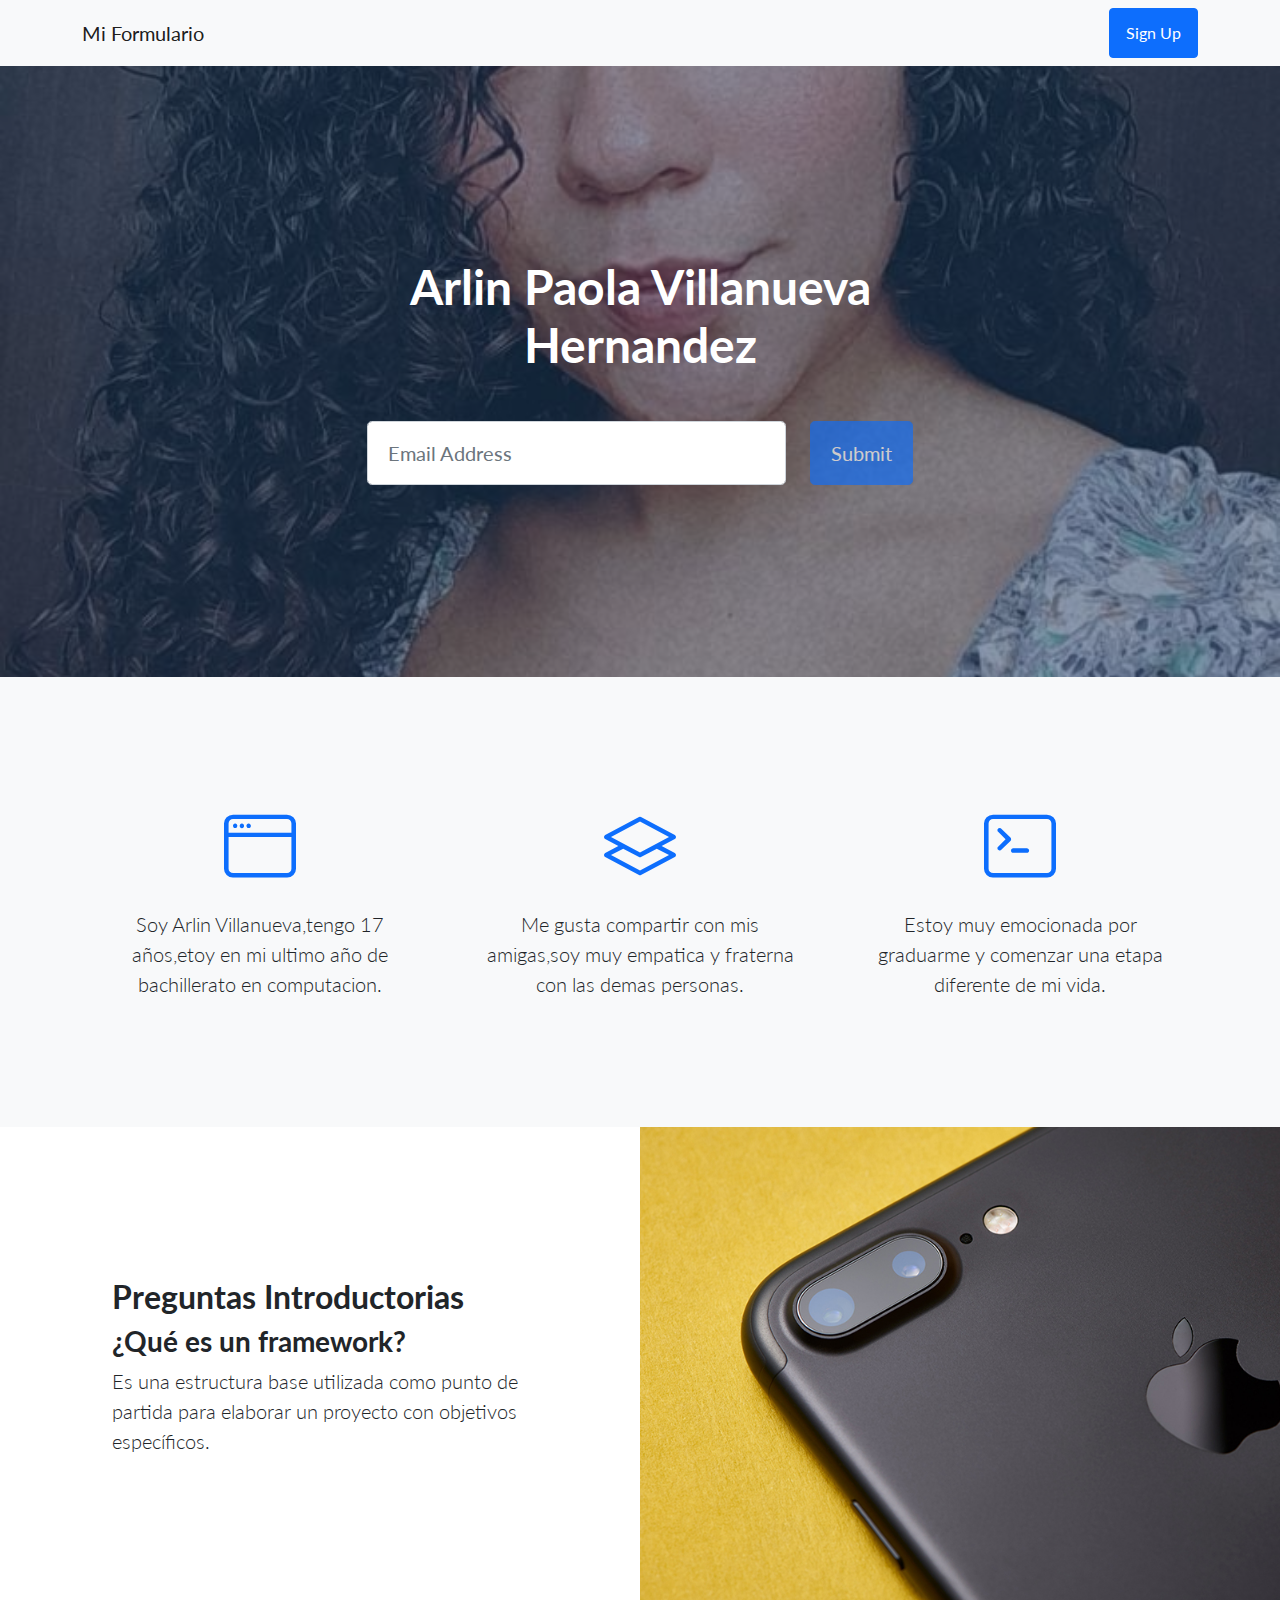
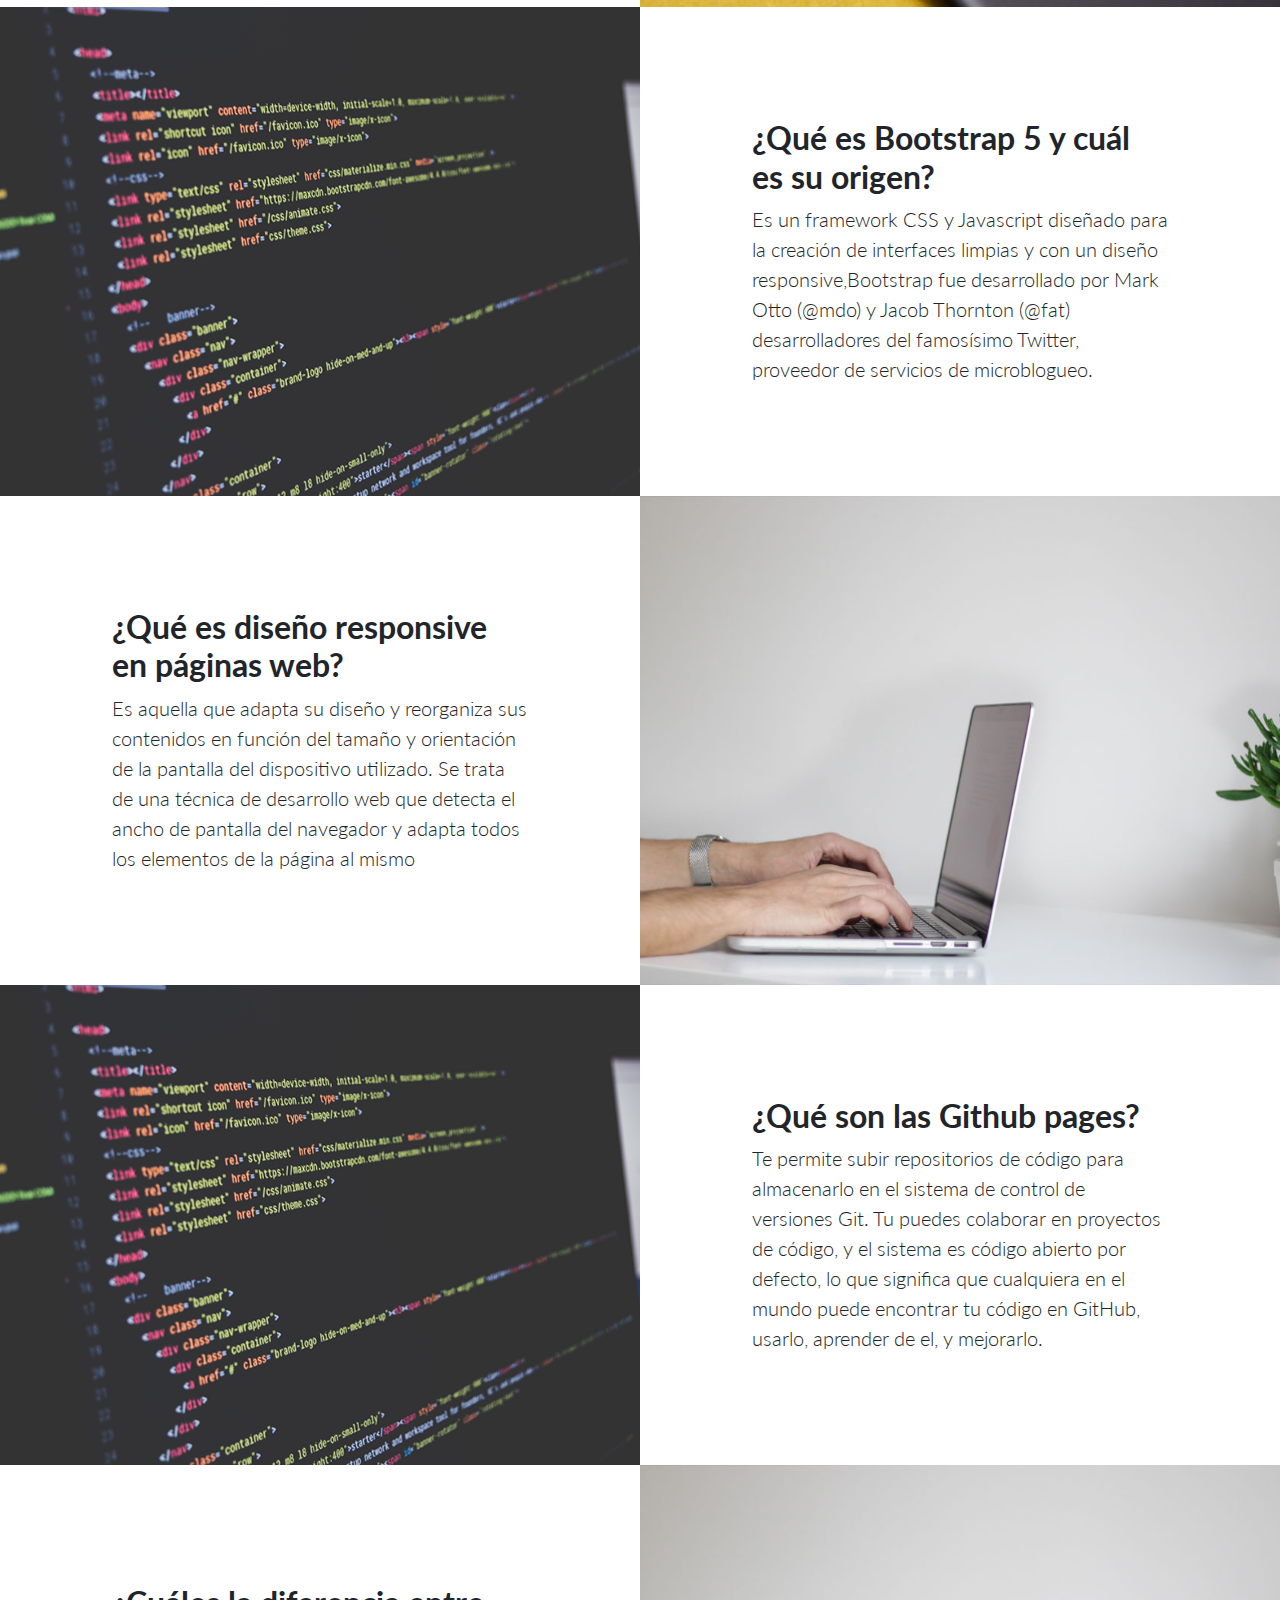
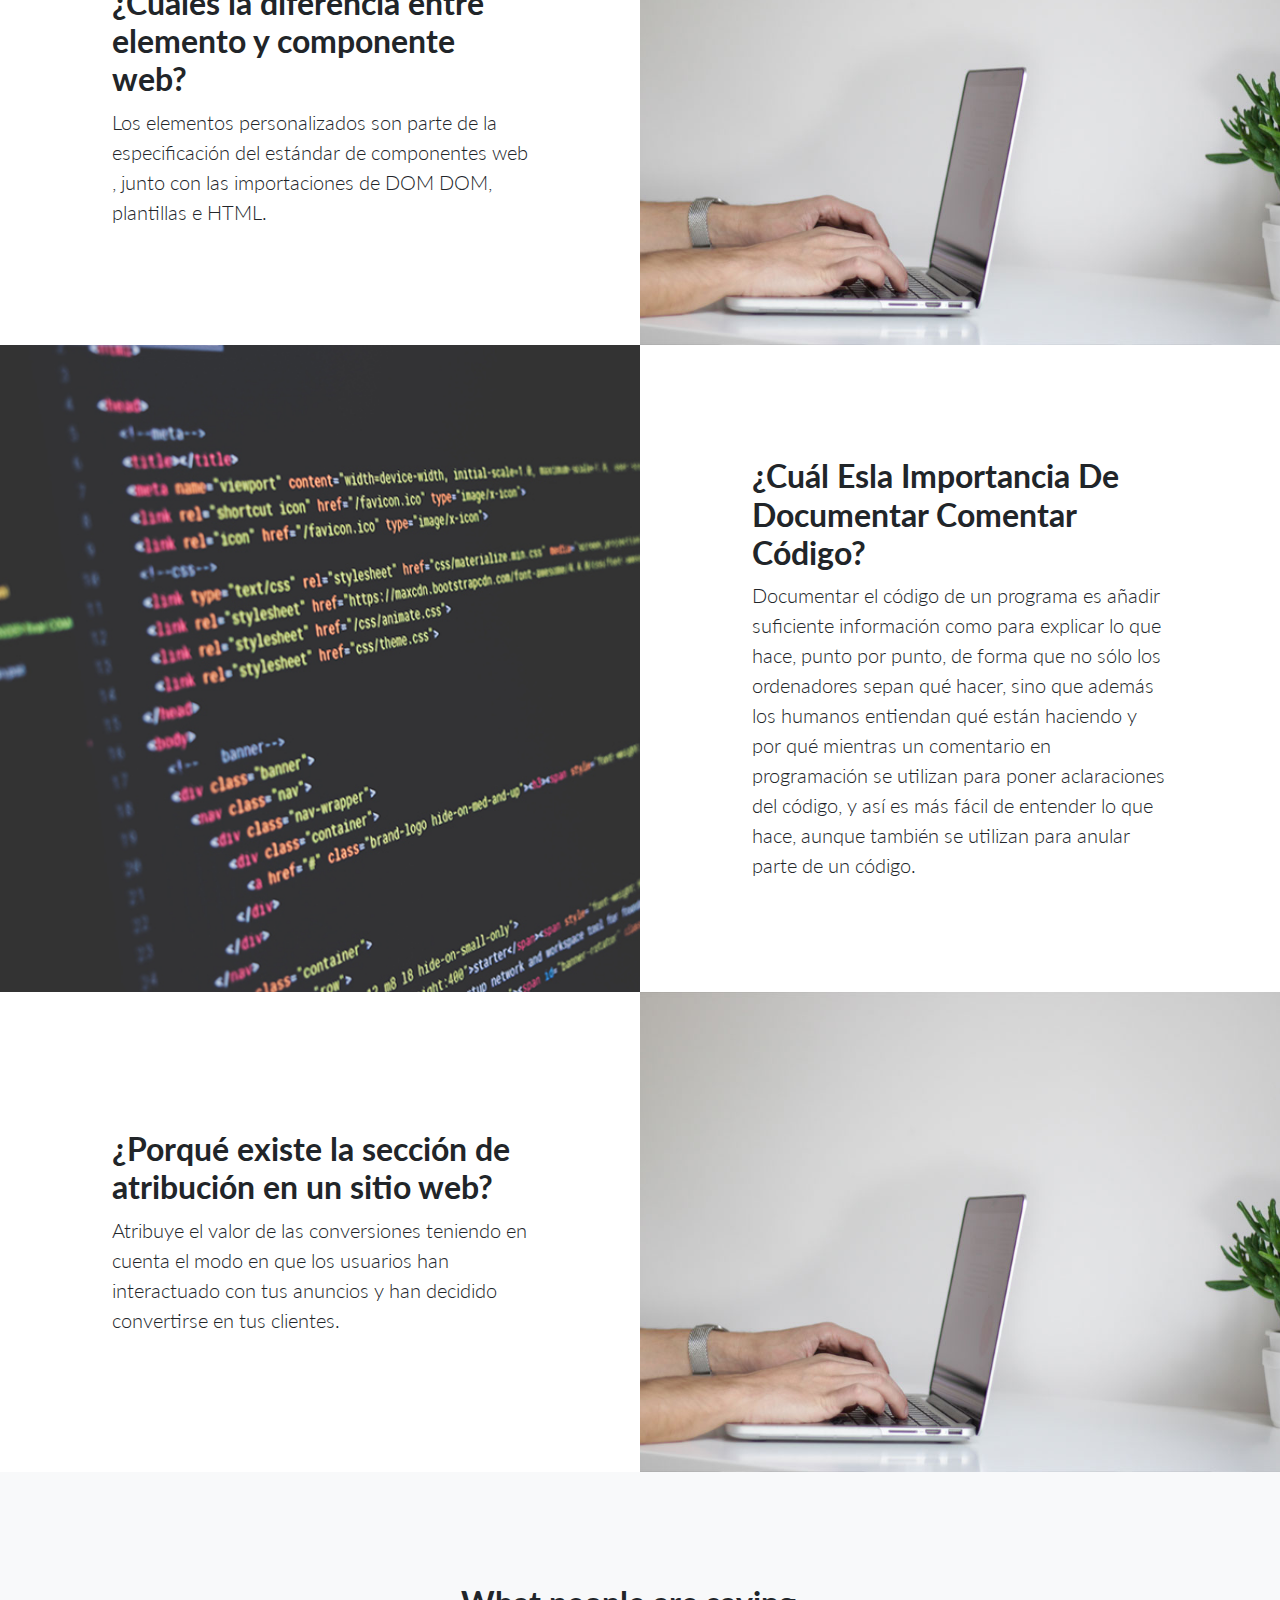
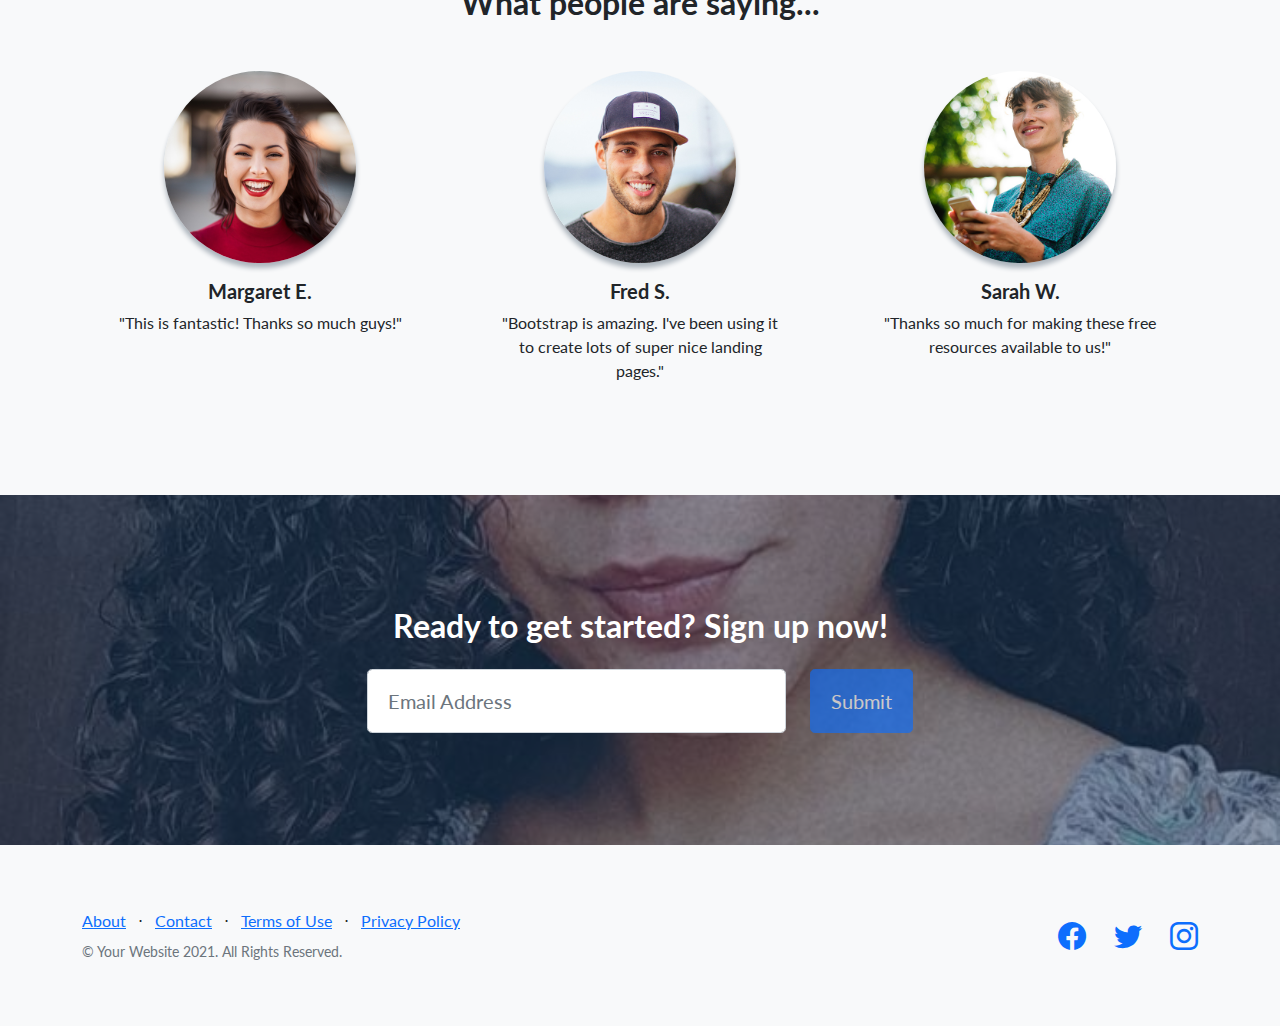
==== startbootstrap-landing-page-gh-pages/index.html @ a3cbbb67 "Add files via upload" ====
<!DOCTYPE html>
<html lang="en">
    <head>
        <meta charset="utf-8" />
        <meta name="viewport" content="width=device-width, initial-scale=1, shrink-to-fit=no" />
        <meta name="description" content="" />
        <meta name="author" content="" />
        <title>Landing Page - Start Bootstrap Theme</title>
        <!-- Favicon-->
        <link rel="icon" type="image/x-icon" href="assets/favicon.ico" />
        <!-- Bootstrap icons-->
        <link href="https://cdn.jsdelivr.net/npm/bootstrap-icons@1.5.0/font/bootstrap-icons.css" rel="stylesheet" type="text/css" />
        <!-- Google fonts-->
        <link href="https://fonts.googleapis.com/css?family=Lato:300,400,700,300italic,400italic,700italic" rel="stylesheet" type="text/css" />
        <!-- Core theme CSS (includes Bootstrap)-->
        <link href="css/styles.css" rel="stylesheet" />
    </head>
    <body>
        <!-- Navigation-->
        <nav class="navbar navbar-light bg-light static-top">
            <div class="container">
                <a class="navbar-brand" href="#!">Mi Formulario</a>
                <a class="btn btn-primary" href="#signup">Sign Up</a>
            </div>
        </nav>
        <!-- Masthead-->
        <header class="masthead">
            <div class="container position-relative">
                <div class="row justify-content-center">
                    <div class="col-xl-6">
                        <div class="text-center text-white">
                            <!-- Page heading-->
                            <h1 class="mb-5">Arlin Paola Villanueva Hernandez</h1>
                            <!-- Signup form-->
                            <!-- * * * * * * * * * * * * * * *-->
                            <!-- * * SB Forms Contact Form * *-->
                            <!-- * * * * * * * * * * * * * * *-->
                            <!-- This form is pre-integrated with SB Forms.-->
                            <!-- To make this form functional, sign up at-->
                            <!-- https://startbootstrap.com/solution/contact-forms-->
                            <!-- to get an API token!-->
                            <form class="form-subscribe" id="contactForm" data-sb-form-api-token="API_TOKEN">
                                <!-- Email address input-->
                                <div class="row">
                                    <div class="col">
                                        <input class="form-control form-control-lg" id="emailAddress" type="email" placeholder="Email Address" data-sb-validations="required,email" />
                                        <div class="invalid-feedback text-white" data-sb-feedback="emailAddress:required">Email Address is required.</div>
                                        <div class="invalid-feedback text-white" data-sb-feedback="emailAddress:email">Email Address Email is not valid.</div>
                                    </div>
                                    <div class="col-auto"><button class="btn btn-primary btn-lg disabled" id="submitButton" type="submit">Submit</button></div>
                                </div>
                                <!-- Submit success message-->
                                <!---->
                                <!-- This is what your users will see when the form-->
                                <!-- has successfully submitted-->
                                <div class="d-none" id="submitSuccessMessage">
                                    <div class="text-center mb-3">
                                        <div class="fw-bolder">Form submission successful!</div>
                                        <p>To activate this form, sign up at</p>
                                        <a class="text-white" href="https://startbootstrap.com/solution/contact-forms">https://startbootstrap.com/solution/contact-forms</a>
                                    </div>
                                </div>
                                <!-- Submit error message-->
                                <!---->
                                <!-- This is what your users will see when there is-->
                                <!-- an error submitting the form-->
                                <div class="d-none" id="submitErrorMessage"><div class="text-center text-danger mb-3">Error sending message!</div></div>
                            </form>
                        </div>
                    </div>
                </div>
            </div>
        </header>
        <!-- Icons Grid-->
        <section class="features-icons bg-light text-center">
            <div class="container">
                <div class="row">
                    <div class="col-lg-4">
                        <div class="features-icons-item mx-auto mb-5 mb-lg-0 mb-lg-3">
                            <div class="features-icons-icon d-flex"><i class="bi-window m-auto text-primary"></i></div>
                            <h3></h3>
                            <p class="lead mb-0">Soy Arlin Villanueva,tengo 17 años,etoy en mi ultimo año de bachillerato en computacion.</p>
                        </div>
                    </div>
                    <div class="col-lg-4">
                        <div class="features-icons-item mx-auto mb-5 mb-lg-0 mb-lg-3">
                            <div class="features-icons-icon d-flex"><i class="bi-layers m-auto text-primary"></i></div>
                            <h3></h3>
                            <p class="lead mb-0">Me gusta compartir con mis amigas,soy muy empatica y fraterna con las demas personas.</p>
                        </div>
                    </div>
                    <div class="col-lg-4">
                        <div class="features-icons-item mx-auto mb-0 mb-lg-3">
                            <div class="features-icons-icon d-flex"><i class="bi-terminal m-auto text-primary"></i></div>
                            <h3></h3>
                            <p class="lead mb-0">Estoy muy emocionada por graduarme y comenzar una etapa diferente de mi vida.</p>
                        </div>
                    </div>
                </div>
            </div>
        </section>
        <!-- Image Showcases-->
        <section class="showcase">
            <div class="container-fluid p-0">
                <div class="row g-0">
                    <div class="col-lg-6 order-lg-2 text-white showcase-img" style="background-image: url('assets/img/bg-showcase-1.jpg')"></div>
                    <div class="col-lg-6 order-lg-1 my-auto showcase-text">
                        <h2>Preguntas Introductorias</h2>
                        <h3>¿Qué es un framework?</h3>
                        <p class="lead mb-0">Es una estructura base utilizada como punto de partida para elaborar un proyecto con objetivos específicos.</p>
                    </div>
                </div>
                <div class="row g-0">
                    <div class="col-lg-6 text-white showcase-img" style="background-image: url('assets/img/bg-showcase-2.jpg')"></div>
                    <div class="col-lg-6 my-auto showcase-text">
                        <h2>¿Qué es Bootstrap 5 y cuál es su origen?</h2>
                        <p class="lead mb-0">Es un framework CSS y Javascript diseñado para la creación de interfaces limpias y con un diseño responsive,Bootstrap fue desarrollado por Mark Otto (@mdo) y Jacob Thornton (@fat) desarrolladores del famosísimo Twitter, proveedor de servicios de microblogueo. </p>
                    </div>
                </div>
                <div class="row g-0">
                    <div class="col-lg-6 order-lg-2 text-white showcase-img" style="background-image: url('assets/img/bg-showcase-3.jpg')"></div>
                    <div class="col-lg-6 order-lg-1 my-auto showcase-text">
                        <h2>¿Qué es diseño responsive en páginas web?</h2>
                        <p class="lead mb-0">Es aquella que adapta su diseño y reorganiza sus contenidos en función del tamaño y orientación de la pantalla del dispositivo utilizado. Se trata de una técnica de desarrollo web que detecta el ancho de pantalla del navegador y adapta todos los elementos de la página al mismo</p>
                    </div>
                </div>
                <div class="row g-0">
                    <div class="col-lg-6 text-white showcase-img" style="background-image: url('assets/img/bg-showcase-2.jpg')"></div>
                    <div class="col-lg-6 my-auto showcase-text">
                        <h2>¿Qué son las Github pages?</h2>
                        <p class="lead mb-0">
                            Te permite subir repositorios de código para almacenarlo en el sistema de control de versiones Git. Tu puedes colaborar en proyectos de código, y el sistema es código abierto por defecto, lo que significa que cualquiera en el mundo puede encontrar tu código en GitHub, usarlo, aprender de el, y mejorarlo.</p>
                    </div>
                </div>
                <div class="row g-0">
                    <div class="col-lg-6 order-lg-2 text-white showcase-img" style="background-image: url('assets/img/bg-showcase-3.jpg')"></div>
                    <div class="col-lg-6 order-lg-1 my-auto showcase-text">
                        <h2>¿Cuáles la diferencia entre elemento y componente web?</h2>
                        <p class="lead mb-0">
                            Los elementos personalizados son parte de la especificación del estándar de componentes web , junto con las importaciones de DOM DOM, plantillas e HTML.</p>
                    </div>
            </div>
            <div class="row g-0">
                <div class="col-lg-6 text-white showcase-img" style="background-image: url('assets/img/bg-showcase-2.jpg')"></div>
                <div class="col-lg-6 my-auto showcase-text">
                    <h2>¿Cuál Esla Importancia De Documentar Comentar Código?</h2>
                    <p class="lead mb-0">
                        Documentar el código de un programa es añadir suficiente información como para explicar lo que hace, punto por punto, de forma que no sólo los ordenadores sepan qué hacer, sino que además los humanos entiendan qué están haciendo y por qué mientras un comentario en programación se utilizan para poner aclaraciones del código, y así es más fácil de entender lo que hace, aunque también se utilizan para anular parte de un código.
                    </p>
                </div>
                <div class="row g-0">
                    <div class="col-lg-6 order-lg-2 text-white showcase-img" style="background-image: url('assets/img/bg-showcase-3.jpg')"></div>
                    <div class="col-lg-6 order-lg-1 my-auto showcase-text">
                        <h2>¿Porqué existe la sección de atribución en un sitio web?</h2>
                        <p class="lead mb-0">
                            Atribuye el valor de las conversiones teniendo en cuenta el modo en que los usuarios han interactuado con tus anuncios y han decidido convertirse en tus clientes.</p>
                    </div>
            </section>
        <!-- Testimonials-->
        <section class="testimonials text-center bg-light">
            <div class="container">
                <h2 class="mb-5">What people are saying...</h2>
                <div class="row">
                    <div class="col-lg-4">
                        <div class="testimonial-item mx-auto mb-5 mb-lg-0">
                            <img class="img-fluid rounded-circle mb-3" src="assets/img/testimonials-1.jpg" alt="..." />
                            <h5>Margaret E.</h5>
                            <p class="font-weight-light mb-0">"This is fantastic! Thanks so much guys!"</p>
                        </div>
                    </div>
                    <div class="col-lg-4">
                        <div class="testimonial-item mx-auto mb-5 mb-lg-0">
                            <img class="img-fluid rounded-circle mb-3" src="assets/img/testimonials-2.jpg" alt="..." />
                            <h5>Fred S.</h5>
                            <p class="font-weight-light mb-0">"Bootstrap is amazing. I've been using it to create lots of super nice landing pages."</p>
                        </div>
                    </div>
                    <div class="col-lg-4">
                        <div class="testimonial-item mx-auto mb-5 mb-lg-0">
                            <img class="img-fluid rounded-circle mb-3" src="assets/img/testimonials-3.jpg" alt="..." />
                            <h5>Sarah W.</h5>
                            <p class="font-weight-light mb-0">"Thanks so much for making these free resources available to us!"</p>
                        </div>
                    </div>
                </div>
            </div>
        </section>
        <!-- Call to Action-->
        <section class="call-to-action text-white text-center" id="signup">
            <div class="container position-relative">
                <div class="row justify-content-center">
                    <div class="col-xl-6">
                        <h2 class="mb-4">Ready to get started? Sign up now!</h2>
                        <!-- Signup form-->
                        <!-- * * * * * * * * * * * * * * *-->
                        <!-- * * SB Forms Contact Form * *-->
                        <!-- * * * * * * * * * * * * * * *-->
                        <!-- This form is pre-integrated with SB Forms.-->
                        <!-- To make this form functional, sign up at-->
                        <!-- https://startbootstrap.com/solution/contact-forms-->
                        <!-- to get an API token!-->
                        <form class="form-subscribe" id="contactFormFooter" data-sb-form-api-token="API_TOKEN">
                            <!-- Email address input-->
                            <div class="row">
                                <div class="col">
                                    <input class="form-control form-control-lg" id="emailAddressBelow" type="email" placeholder="Email Address" data-sb-validations="required,email" />
                                    <div class="invalid-feedback text-white" data-sb-feedback="emailAddressBelow:required">Email Address is required.</div>
                                    <div class="invalid-feedback text-white" data-sb-feedback="emailAddressBelow:email">Email Address Email is not valid.</div>
                                </div>
                                <div class="col-auto"><button class="btn btn-primary btn-lg disabled" id="submitButton" type="submit">Submit</button></div>
                            </div>
                            <!-- Submit success message-->
                            <!---->
                            <!-- This is what your users will see when the form-->
                            <!-- has successfully submitted-->
                            <div class="d-none" id="submitSuccessMessage">
                                <div class="text-center mb-3">
                                    <div class="fw-bolder">Form submission successful!</div>
                                    <p>To activate this form, sign up at</p>
                                    <a class="text-white" href="https://startbootstrap.com/solution/contact-forms">https://startbootstrap.com/solution/contact-forms</a>
                                </div>
                            </div>
                            <!-- Submit error message-->
                            <!---->
                            <!-- This is what your users will see when there is-->
                            <!-- an error submitting the form-->
                            <div class="d-none" id="submitErrorMessage"><div class="text-center text-danger mb-3">Error sending message!</div></div>
                        </form>
                    </div>
                </div>
            </div>
        </section>
        <!-- Footer-->
        <footer class="footer bg-light">
            <div class="container">
                <div class="row">
                    <div class="col-lg-6 h-100 text-center text-lg-start my-auto">
                        <ul class="list-inline mb-2">
                            <li class="list-inline-item"><a href="#!">About</a></li>
                            <li class="list-inline-item">⋅</li>
                            <li class="list-inline-item"><a href="#!">Contact</a></li>
                            <li class="list-inline-item">⋅</li>
                            <li class="list-inline-item"><a href="#!">Terms of Use</a></li>
                            <li class="list-inline-item">⋅</li>
                            <li class="list-inline-item"><a href="#!">Privacy Policy</a></li>
                        </ul>
                        <p class="text-muted small mb-4 mb-lg-0">&copy; Your Website 2021. All Rights Reserved.</p>
                    </div>
                    <div class="col-lg-6 h-100 text-center text-lg-end my-auto">
                        <ul class="list-inline mb-0">
                            <li class="list-inline-item me-4">
                                <a href="#!"><i class="bi-facebook fs-3"></i></a>
                            </li>
                            <li class="list-inline-item me-4">
                                <a href="#!"><i class="bi-twitter fs-3"></i></a>
                            </li>
                            <li class="list-inline-item">
                                <a href="#!"><i class="bi-instagram fs-3"></i></a>
                            </li>
                        </ul>
                    </div>
                </div>
            </div>
        </footer>
        <!-- Bootstrap core JS-->
        <script src="https://cdn.jsdelivr.net/npm/bootstrap@5.0.2/dist/js/bootstrap.bundle.min.js"></script>
        <!-- Core theme JS-->
        <script src="js/scripts.js"></script>
        <!-- * * * * * * * * * * * * * * * * * * * * * * * * * * * * * * * * * * * * * * * *-->
        <!-- * *                               SB Forms JS                               * *-->
        <!-- * * Activate your form at https://startbootstrap.com/solution/contact-forms * *-->
        <!-- * * * * * * * * * * * * * * * * * * * * * * * * * * * * * * * * * * * * * * * *-->
        <script src="https://cdn.startbootstrap.com/sb-forms-latest.js"></script>
    </body>
</html>
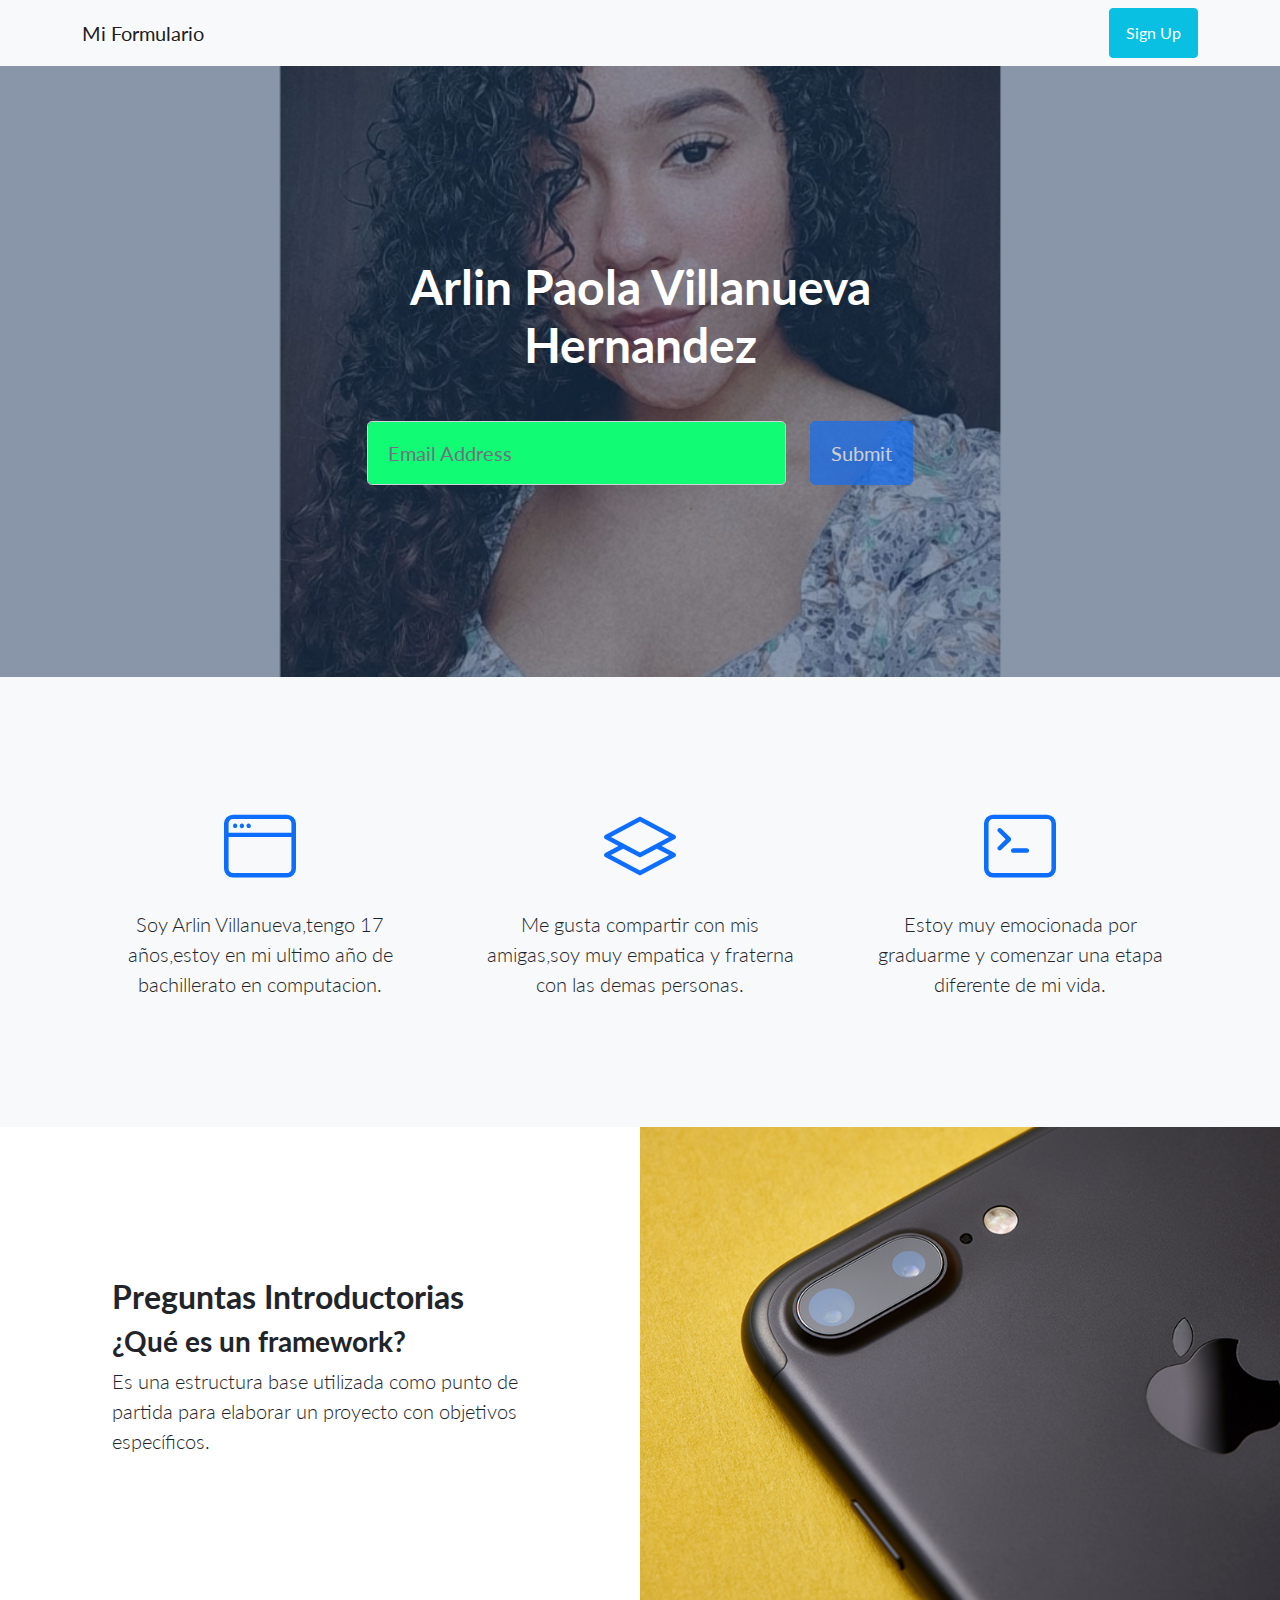
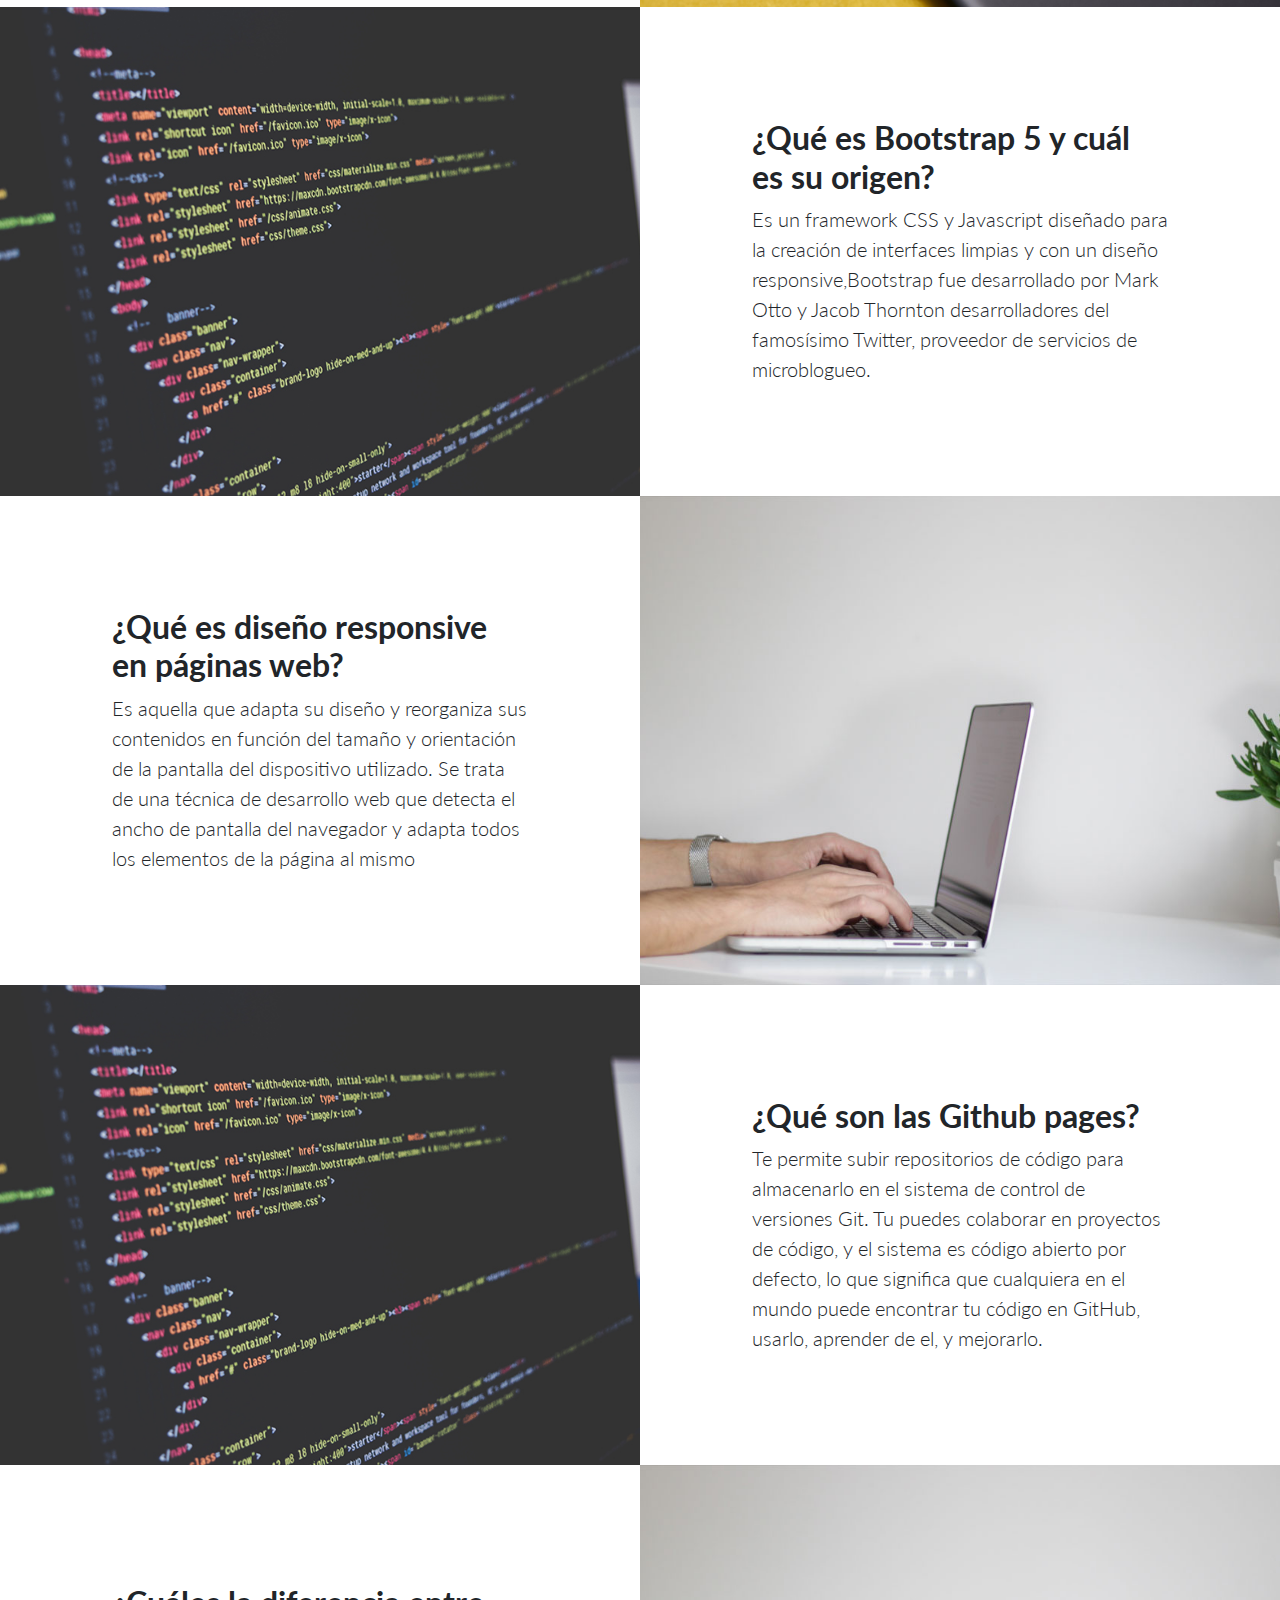
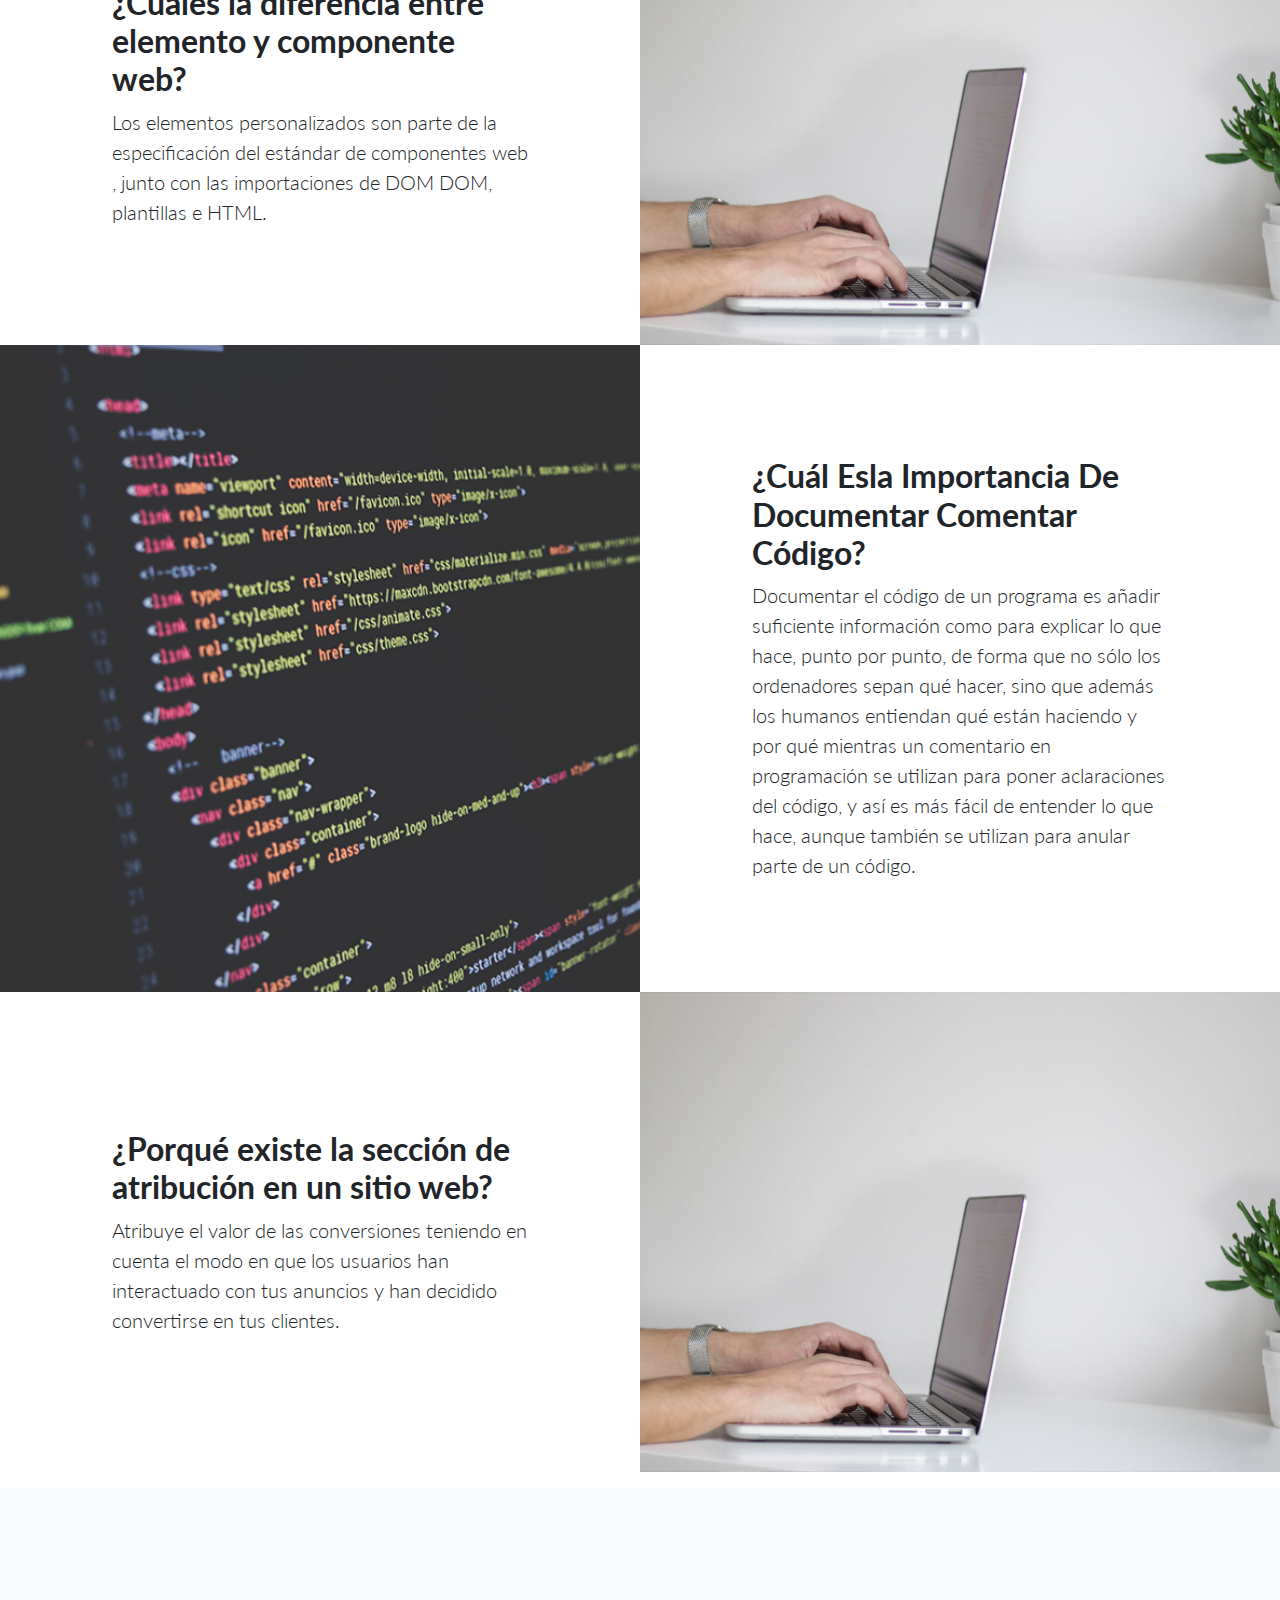
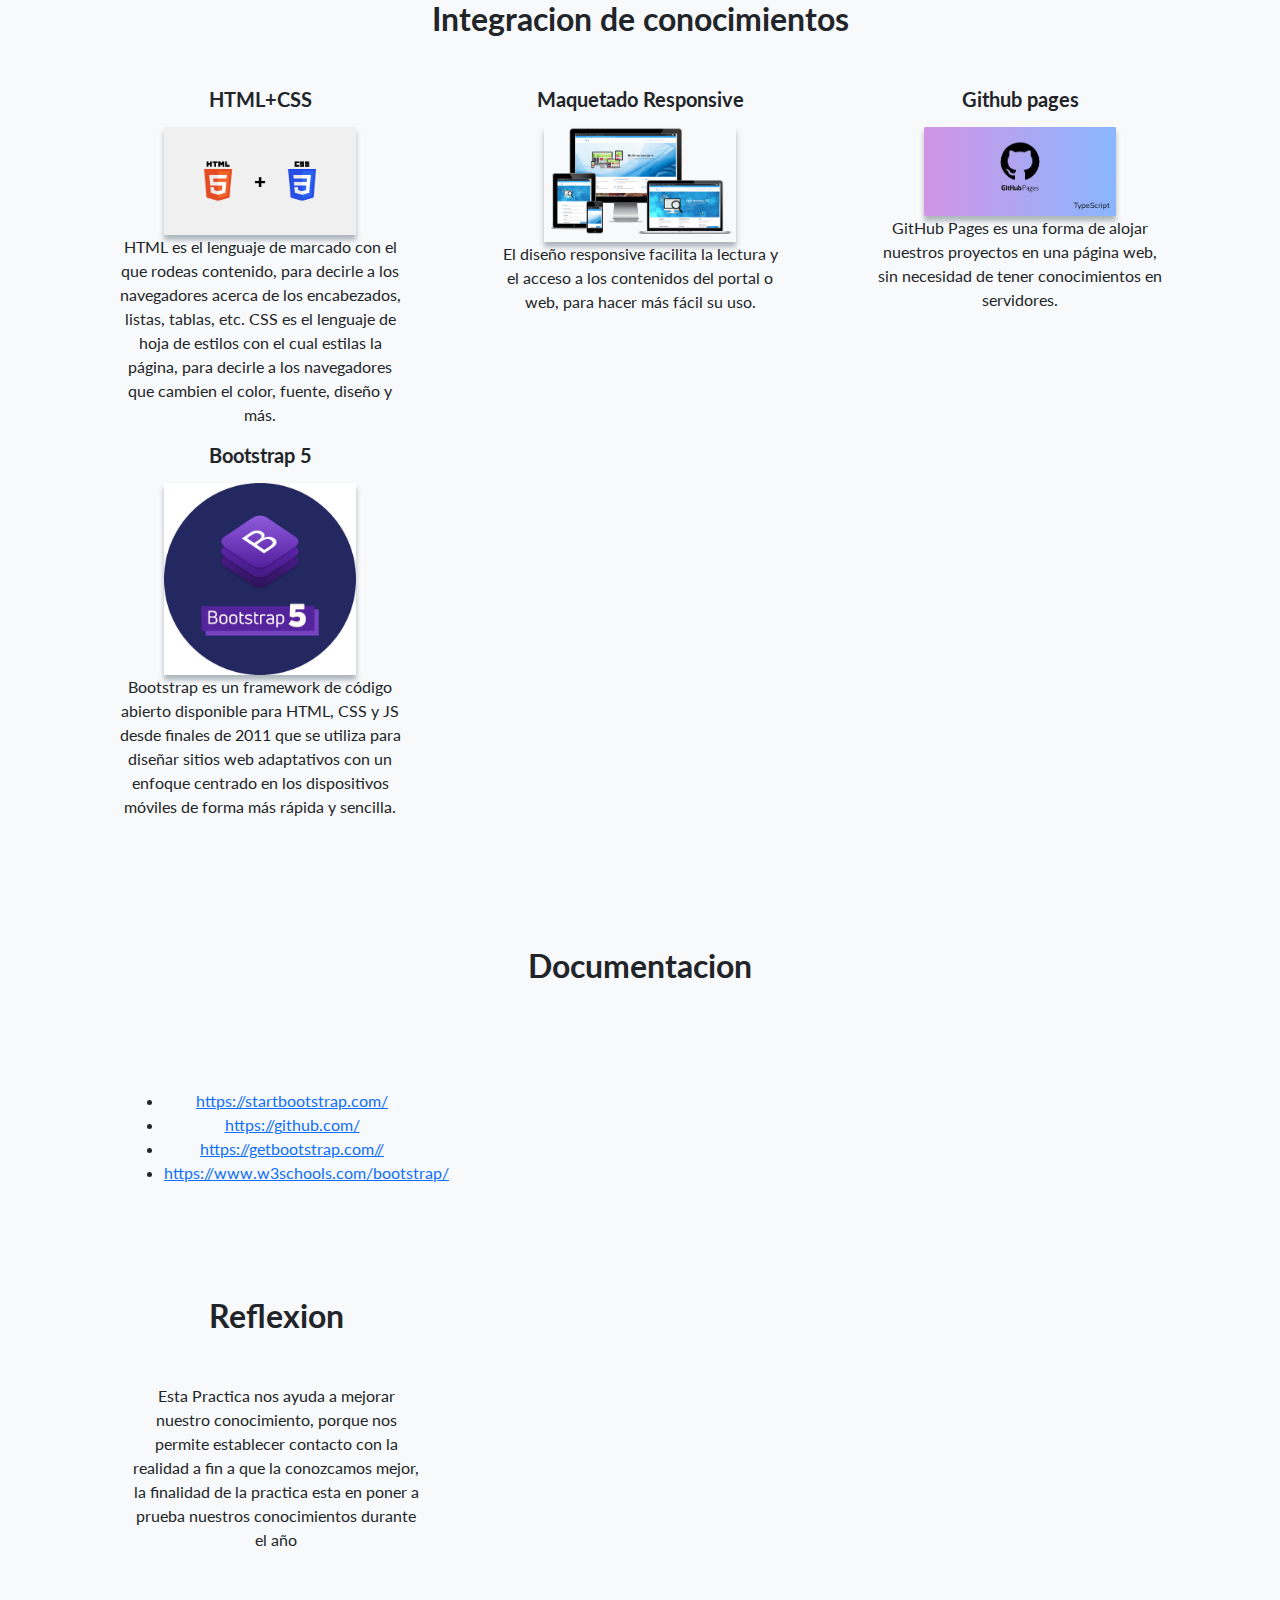
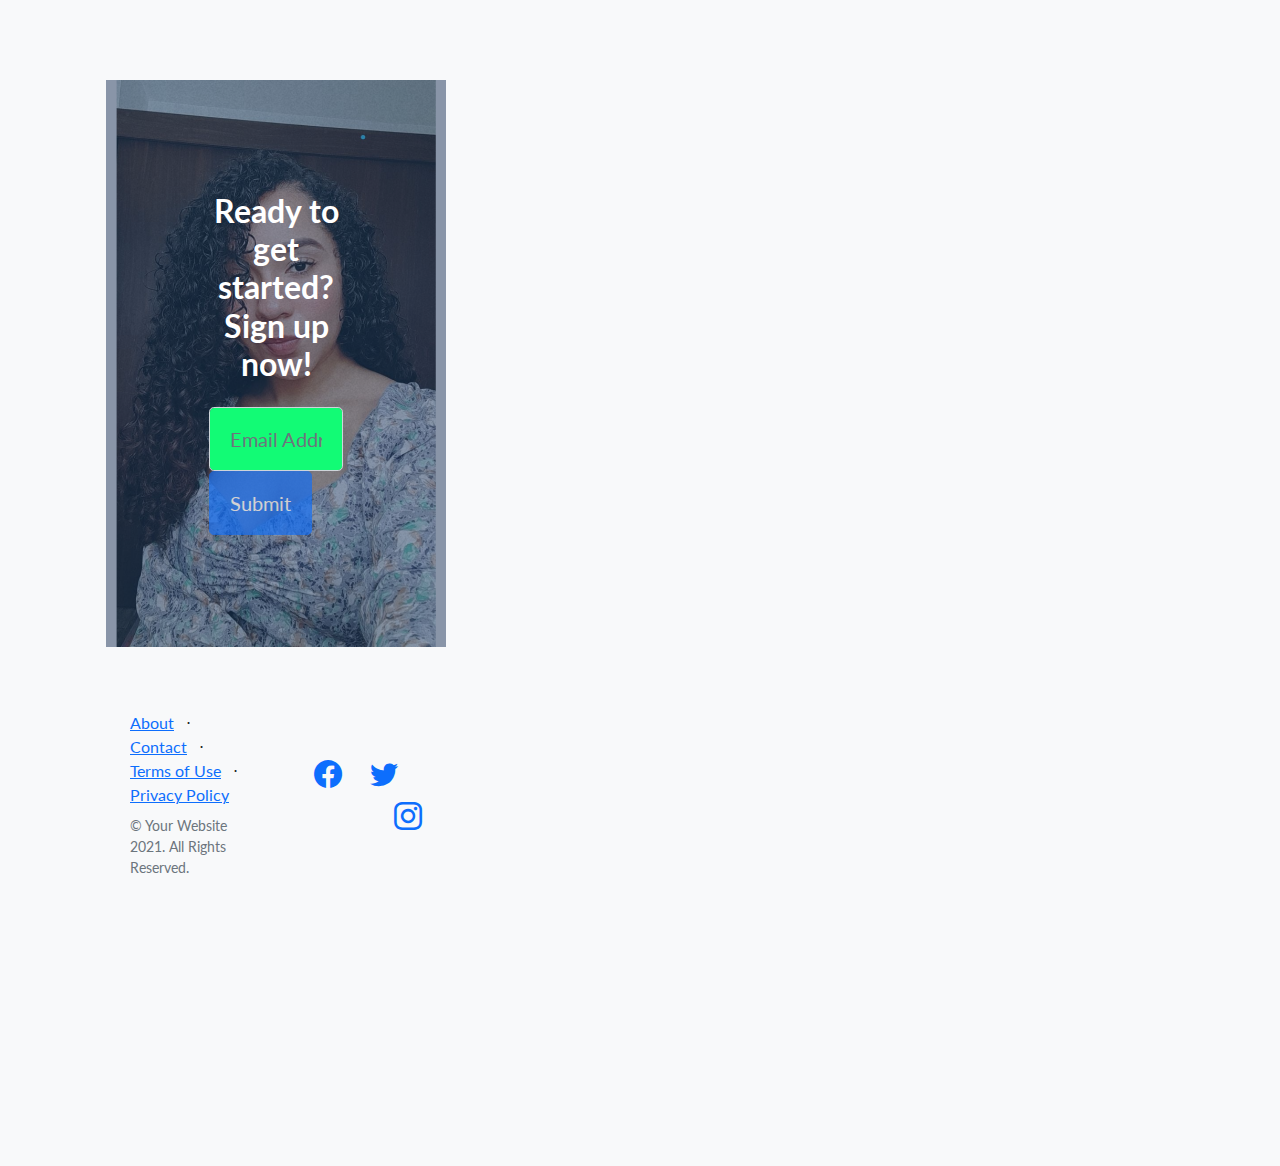
==== commit fa8401b0: "Add files via upload" ====
--- a/startbootstrap-landing-page-gh-pages/index.html
+++ b/startbootstrap-landing-page-gh-pages/index.html
@@ -5,7 +5,7 @@
         <meta name="viewport" content="width=device-width, initial-scale=1, shrink-to-fit=no" />
         <meta name="description" content="" />
         <meta name="author" content="" />
-        <title>Landing Page - Start Bootstrap Theme</title>
+        <title>Mi Portafolio</title>
         <!-- Favicon-->
         <link rel="icon" type="image/x-icon" href="assets/favicon.ico" />
         <!-- Bootstrap icons-->
@@ -79,7 +79,7 @@
                         <div class="features-icons-item mx-auto mb-5 mb-lg-0 mb-lg-3">
                             <div class="features-icons-icon d-flex"><i class="bi-window m-auto text-primary"></i></div>
                             <h3></h3>
-                            <p class="lead mb-0">Soy Arlin Villanueva,tengo 17 años,etoy en mi ultimo año de bachillerato en computacion.</p>
+                            <p class="lead mb-0">Soy Arlin Villanueva,tengo 17 años,estoy en mi ultimo año de bachillerato en computacion.</p>
                         </div>
                     </div>
                     <div class="col-lg-4">
@@ -114,7 +114,7 @@
                     <div class="col-lg-6 text-white showcase-img" style="background-image: url('assets/img/bg-showcase-2.jpg')"></div>
                     <div class="col-lg-6 my-auto showcase-text">
                         <h2>¿Qué es Bootstrap 5 y cuál es su origen?</h2>
-                        <p class="lead mb-0">Es un framework CSS y Javascript diseñado para la creación de interfaces limpias y con un diseño responsive,Bootstrap fue desarrollado por Mark Otto (@mdo) y Jacob Thornton (@fat) desarrolladores del famosísimo Twitter, proveedor de servicios de microblogueo. </p>
+                        <p class="lead mb-0">Es un framework CSS y Javascript diseñado para la creación de interfaces limpias y con un diseño responsive,Bootstrap fue desarrollado por Mark Otto y Jacob Thornton desarrolladores del famosísimo Twitter, proveedor de servicios de microblogueo. </p>
                     </div>
                 </div>
                 <div class="row g-0">
@@ -156,34 +156,107 @@
                             Atribuye el valor de las conversiones teniendo en cuenta el modo en que los usuarios han interactuado con tus anuncios y han decidido convertirse en tus clientes.</p>
                     </div>
             </section>
+         <!-- Preguntas-->
+         <section class="Preguntas-section text-center" id="Preguntas">             
+             <div class="container px-4 px-lg-5">                 
+                 <div class="row gx-4 gx-lg-5 justify-content-center"> 
+                    <div class="container-fluid bg-1 text-center">                       
+                        <h3></h3>                        
+                        <p></p>                     
+                    </div>  
+         </div> 
+         </div> 
+        </section>
+      
         <!-- Testimonials-->
         <section class="testimonials text-center bg-light">
             <div class="container">
-                <h2 class="mb-5">What people are saying...</h2>
+                <h2 class="mb-5">Integracion de conocimientos</h2>
                 <div class="row">
                     <div class="col-lg-4">
                         <div class="testimonial-item mx-auto mb-5 mb-lg-0">
-                            <img class="img-fluid rounded-circle mb-3" src="assets/img/testimonials-1.jpg" alt="..." />
-                            <h5>Margaret E.</h5>
-                            <p class="font-weight-light mb-0">"This is fantastic! Thanks so much guys!"</p>
-                        </div>
-                    </div>
-                    <div class="col-lg-4">
-                        <div class="testimonial-item mx-auto mb-5 mb-lg-0">
-                            <img class="img-fluid rounded-circle mb-3" src="assets/img/testimonials-2.jpg" alt="..." />
-                            <h5>Fred S.</h5>
-                            <p class="font-weight-light mb-0">"Bootstrap is amazing. I've been using it to create lots of super nice landing pages."</p>
-                        </div>
-                    </div>
-                    <div class="col-lg-4">
-                        <div class="testimonial-item mx-auto mb-5 mb-lg-0">
-                            <img class="img-fluid rounded-circle mb-3" src="assets/img/testimonials-3.jpg" alt="..." />
-                            <h5>Sarah W.</h5>
-                            <p class="font-weight-light mb-0">"Thanks so much for making these free resources available to us!"</p>
-                        </div>
-                    </div>
-                </div>
-            </div>
+
+                            
+                            <h5>HTML+CSS </h5>
+                            <p></p>
+                            <div class="cool-lg-6"><img class="img-fluid"src="assets/img/html+css.png"alt="..."whidth="200"/></div>
+                            <p>HTML es el lenguaje de marcado con el que rodeas contenido, para decirle a los navegadores acerca de los encabezados, listas, tablas, etc. CSS es el lenguaje de hoja de estilos con el cual estilas la página, para decirle a los navegadores que cambien el color, fuente, diseño y más.</p>
+                            <p class="font-weight-light mb-0"></p>
+
+                        </div>
+                    </div>
+                    <div class="col-lg-4">
+                        <div class="testimonial-item mx-auto mb-5 mb-lg-0">
+                             
+                            <h5>Maquetado Responsive</h5>
+                            <p></p>
+                            <div class="cool-lg-6"><img class="img-fluid"src="assets/img/responsive-web.png"alt="..."whidth="200"/></div>
+                            <p>El diseño responsive facilita la lectura y el acceso a los contenidos del portal o web, para hacer más fácil su uso.</p>
+                            <p class="font-weight-light mb-0"></p>
+                        </div>
+                    </div>
+                    <div class="col-lg-4">
+                        <div class="testimonial-item mx-auto mb-5 mb-lg-0">
+                             
+                            <h5>Github pages</h5>
+                            <p></p>
+                            <div class="cool-lg-6"><img class="img-fluid"src="assets/img/pages.png"alt="..."whidth="200"/></div>
+                            <p>GitHub Pages es una forma de alojar nuestros proyectos en una página web, sin necesidad de tener conocimientos en servidores. </p>
+                            <p class="font-weight-light mb-0"></p>
+                        </div>
+                    </div>
+                    <div class="col-lg-4">
+                        <div class="testimonial-item mx-auto mb-5 mb-lg-0">
+                             
+                            <h5>Bootstrap 5</h5>
+                            <p></p>
+                            <div class="cool-lg-6"><img class="img-fluid"src="assets/img/icon-botsrap-1.png"alt="..."whidth="200"/></div>
+                            <p>Bootstrap es un framework de código abierto disponible para HTML, CSS y JS desde finales de 2011 que se utiliza para diseñar sitios web adaptativos con un enfoque centrado en los dispositivos móviles de forma más rápida y sencilla.</p>
+                        </div>
+                    </div>
+                     <!-- Testimonials-->
+        <section class="testimonials text-center bg-light">
+            <div class="container">
+                <h2 class="mb-5">Documentacion</h2>
+                <div class="row">
+                    <div class="col-lg-4">
+                        <div class="testimonial-item mx-auto mb-5 mb-lg-0">
+                            <div class="subheading mb-3"></div>
+                    <ul class="list-inline dev-icons">
+                        <li class="list-inline-item"><i class="fab fa-html5"></i></li>
+                        <li class="list-inline-item"><i class="fab fa-css3-alt"></i></li>
+                        <li class="list-inline-item"><i class="fab fa-js-square"></i></li>
+                        </ul>
+                    <div class="subheading mb-3"></div>
+                    <ul class="fa-ul mb-0">
+                        <li>
+                            <span class="fa-li"><i class="fas fa-check"></i></span>
+                            <a href="https://startbootstrap.com/">https://startbootstrap.com/</a>
+                        </li>
+                        <li>
+                            <span class="fa-li"><i class="fas fa-check"></i></span>
+                            <a href="https://github.com/">https://github.com/</a>
+                        </li>
+                        <li>
+                            <span class="fa-li"><i class="fas fa-check"></i></span>
+                            <a href="https://getbootstrap.com/">https://getbootstrap.com//</a>
+                        </li>
+                        <li>
+                            <span class="fa-li"><i class="fas fa-check"></i></span>
+                            <a href="https://www.w3schools.com/bootstrap/">https://www.w3schools.com/bootstrap/</a>
+                        </li>
+                    </ul>
+                </div>
+ <!-- Testimonials-->
+ <section class="testimonials text-center bg-light">
+    <div class="container">
+        <h2 class="mb-5">Reflexion</h2>
+        <p>Esta Practica nos ayuda a mejorar nuestro conocimiento, porque nos permite establecer contacto con la realidad a fin a que la conozcamos mejor, la finalidad de la practica esta en poner a prueba nuestros conocimientos durante el año </p>
+        <div class="row">
+            <div class="col-lg-4">
+                <div class="testimonial-item mx-auto mb-5 mb-lg-0">
+                            
+                           
         </section>
         <!-- Call to Action-->
         <section class="call-to-action text-white text-center" id="signup">
